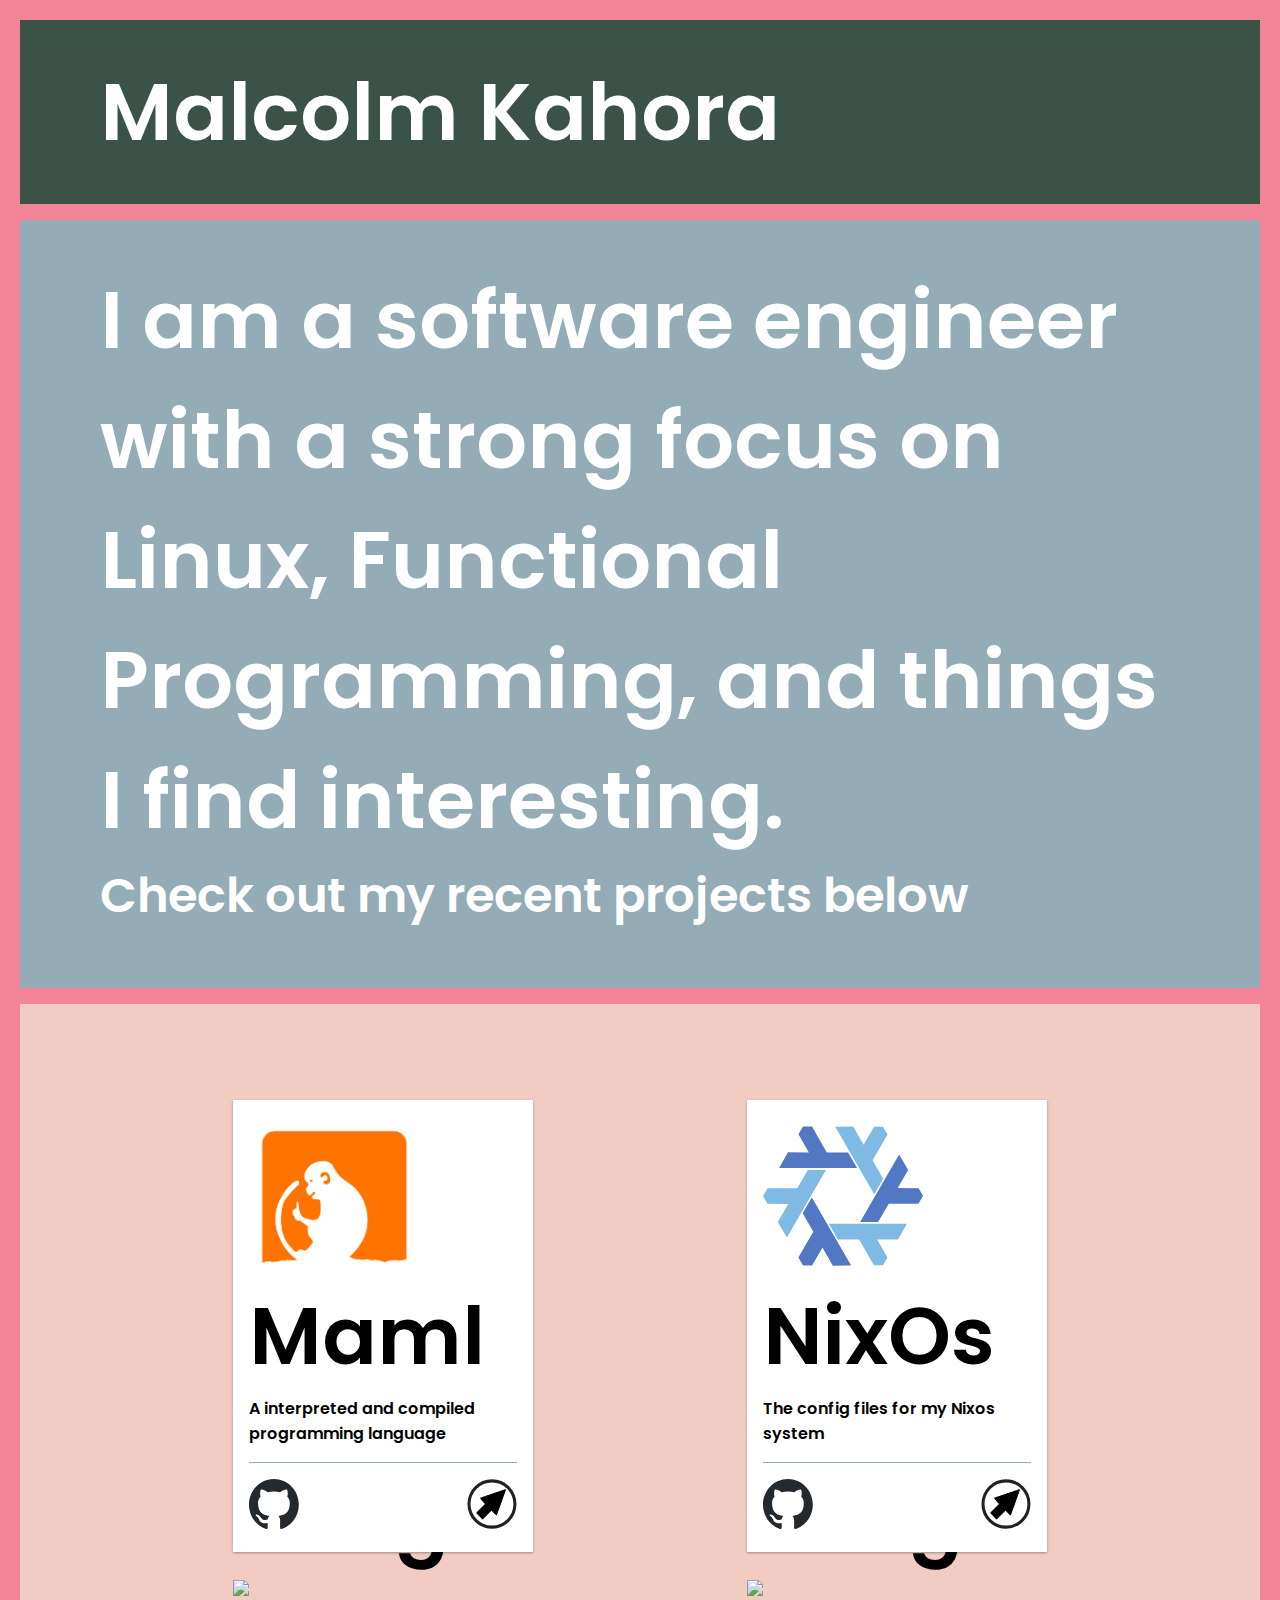
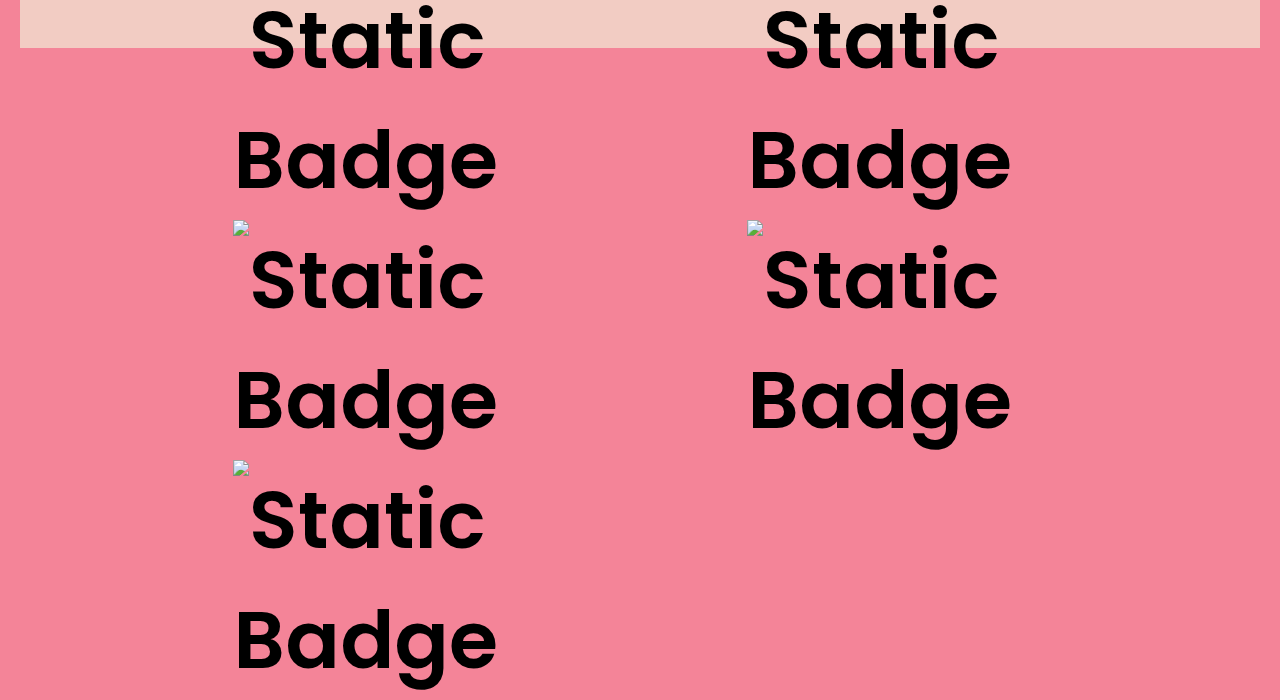
==== index.html @ 45044b2d "First commit" ====
<!DOCTYPE html>
<html lang="en">
  <head>
    <meta charset="UTF-8">
    <meta name="viewport" content="width=device-width, initial-scale=1.0">
    <title>Document</title>
    <link rel="stylesheet" href="styles.css">
    <link rel="preconnect" href="https://fonts.googleapis.com">
    <link rel="preconnect" href="https://fonts.gstatic.com" crossorigin>
    <link href="https://fonts.googleapis.com/css2?family=Poppins:ital,wght@0,100;0,200;0,300;0,400;0,500;0,600;0,700;0,800;0,900;1,100;1,200;1,300;1,400;1,500;1,600;1,700;1,800;1,900&display=swap" rel="stylesheet">
  </head>
  <body>
    <div class="wrapper">
      <div class="content">
        <p>Malcolm Kahora</p>
      </div>
      <div class="about">
        <p>I am a software engineer with a strong focus on Linux, Functional Programming, and things I find interesting.</p>
        <p class="below">Check out my recent projects below</p>
      </div>
      <div class="projects">
        <div class="cards">
          <div class="card">
            <div class="badges">
              <img class="badge" alt="Static Badge" src="https://img.shields.io/badge/Ocaml-%23?style=for-the-badge&logo=Ocaml&logoColor=white&logoSize=auto&labelColor=%23EC6813&color=%23EC6813">
              <img class="badge" alt="Static Badge" src="https://img.shields.io/badge/Nixos-%23?style=for-the-badge&logo=Nixos&logoSize=auto&color=grey">

              <img class="badge" alt="Static Badge" src="https://img.shields.io/badge/React-4?style=for-the-badge&logo=react&logoColor=cyan&labelColor=black&color=cyan">

              <img class="badge" alt="Static Badge" src="https://img.shields.io/badge/Vite-0?style=for-the-badge&logo=vite&logoColor=%23F6C21D&labelColor=%238B6AF5&color=%238B6AF5">

              <img class="badge" alt="Static Badge" src="https://img.shields.io/badge/FastAPI-0?style=for-the-badge&logo=fastapi&logoColor=white&logoSize=auto&labelColor=%2305998B&color=%2305998B">
            </div>
            <div class="card-content">
              <div class="image maml">
                <img src="maml-output.png" alt="">
              </div>
              <div class="title">Maml</div>
              <div class="description">
                A interpreted and compiled programming language 
              </div>
              <div class="footer">
                <a href="https://github.com/k-kahora/Maml">
                  <img src="github-mark.svg" alt="">
                </a>
                <a href="google.com">
                  <img src="arrow.svg" alt="">
                </a>
              </div>
            </div>
          </div>
          <div class="card">
            <div class="badges">
              <a href="https://nixos.org/">
              <img class="badge" alt="Static Badge" src="https://img.shields.io/badge/Nixos-%23?style=for-the-badge&logo=Nixos&logoSize=auto&color=grey">

              </a>
<img class="badge" alt="Static Badge" src="https://img.shields.io/badge/neovim-%2376B360?style=for-the-badge&logo=neovim&logoColor=%2376B360&labelColor=%233996D3&color=%233996D3">

<img class="badge" alt="Static Badge" src="https://img.shields.io/badge/Emacs-0?style=for-the-badge&logo=GNU%20emacs&logoColor=white&labelColor=%237F5AB6&color=%237F5AB6">


<img class="badge" alt="Static Badge" src="https://img.shields.io/badge/hyprland-0?style=for-the-badge&logo=hyprland&logoColor=white&labelColor=%2358E1FF&color=%2358E1FF">


            </div>
            <div class="card-content">
              <div class="image nixos" >
                <img src="nixos.svg" alt="">
              </div>
              <div class="title">NixOs</div>
              <div class="description">
                The config files for my Nixos system
              </div>
              <div class="footer">
                <a href="https://github.com/k-kahora/nix_dotfiles">
                  <img src="github-mark.svg" alt="">
                </a>
                <a href="google.com">
                  <img src="arrow.svg" alt="">
                </a>
              </div>
            </div>
          </div>
        </div>
      </div>
    </div>
  </body>
</html>
---- styles.css ----
:root {
    /* CSS HEX Colors */
    --feldgrau: #3b5249ff;
    --cadet-gray: #93acb5ff;
    --pale-dogwood: #f2ccc3ff;
    --light-coral: #e78f8eff;
    --salmon-pink: #f48498ff;

    /* CSS HSL Colors */
    --feldgrau-hsl: hsla(157, 16%, 28%, 1);
    --cadet-gray-hsl: hsla(196, 19%, 64%, 1);
    --pale-dogwood-hsl: hsla(11, 64%, 86%, 1);
    --light-coral-hsl: hsla(1, 65%, 73%, 1);
    --salmon-pink-hsl: hsla(349, 84%, 74%, 1);

    /* CSS Gradients */
    --gradient-top: linear-gradient(0deg, var(--feldgrau), var(--cadet-gray), var(--pale-dogwood), var(--light-coral), var(--salmon-pink));
    --gradient-right: linear-gradient(90deg, var(--feldgrau), var(--cadet-gray), var(--pale-dogwood), var(--light-coral), var(--salmon-pink));
    --gradient-bottom: linear-gradient(180deg, var(--feldgrau), var(--cadet-gray), var(--pale-dogwood), var(--light-coral), var(--salmon-pink));
    --gradient-left: linear-gradient(270deg, var(--feldgrau), var(--cadet-gray), var(--pale-dogwood), var(--light-coral), var(--salmon-pink));
    --gradient-top-right: linear-gradient(45deg, var(--feldgrau), var(--cadet-gray), var(--pale-dogwood), var(--light-coral), var(--salmon-pink));
    --gradient-bottom-right: linear-gradient(135deg, var(--feldgrau), var(--cadet-gray), var(--pale-dogwood), var(--light-coral), var(--salmon-pink));
    --gradient-top-left: linear-gradient(225deg, var(--feldgrau), var(--cadet-gray), var(--pale-dogwood), var(--light-coral), var(--salmon-pink));
    --gradient-bottom-left: linear-gradient(315deg, var(--feldgrau), var(--cadet-gray), var(--pale-dogwood), var(--light-coral), var(--salmon-pink));
    --gradient-radial: radial-gradient(var(--feldgrau), var(--cadet-gray), var(--pale-dogwood), var(--light-coral), var(--salmon-pink));
}



body {
    margin: 0;
    padding: 0;
    background-color: var(--salmon-pink); /* Using the HEX value */
    /* Or, if you prefer the HSL value: */
    /* background-color: var(--cadet-gray-hsl); */

    font-family: "Poppins", sans-serif;
    font-weight: 600;
    font-style: normal;
    font-size: 5rem;
    color: white;
}

span {
  color: var(--salmon-pink);
}
p {
  margin: 0;
}

.wrapper {
  padding: 20px;
  background-color: var(--salmon-pink); /* Using the HEX value */
  display: flex;
  flex-direction: column;


  .content {
    padding-left: 5rem;
    padding-top: 2rem;
    padding-bottom: 2rem;
    /* padding-right: 2.5rem; */
    background-color: var(--feldgrau); /* You can also define variables for this */

  }

  .about {
    /* padding-top: 0.5rem; */
    padding-left: 5rem;
    padding-right: 5rem;
    padding-top: 2.5rem;
    padding-bottom: 2.5rem;
    border-top: 1rem solid var(--salmon-pink); 
    border-bottom: 1rem solid var(--salmon-pink);
    background-color: var(--cadet-gray);

    font-family: "Poppins", sans-serif;
    font-weight: 600;
    font-style: normal;
    font-size: 5rem;
    color: white;
    .below {
      font-size: 3rem;
      padding-bottom: 1rem;
    }
  }
}
.projects {
  background-color: var(--pale-dogwood);
  padding-top: 5rem;
  padding-bottom: 5rem;
  .cards {
    display: flex;
    justify-content: space-evenly;
    color: black;
    .card {
      margin-top: 1rem;
      margin-bottom: 1rem;
      background-color: white;
      width: 300px;
      /* height: 300px; */
      position: relative;
      display: grid;
      grid-template-areas: "inner-div";
      box-shadow: 0 1px 3px rgba(0,0,0,0.12), 0 1px 2px rgba(0,0,0,0.24);
      .badges {
        grid-area: inner-div;
        height: 300px;
        display: grid;
        z-index: 1;
        .badge {
          /* widows: auto; */

          /* height: 100%; */
          transition: transform 0.3s ease;
        }
      }
      .card-content {
        grid-area: inner-div;
        background-color: white;
        z-index: 2;
        padding: 1rem;
        .image {
          width: 100%;
          height: 10rem;
          border-radius: 1rem;
          transition: .3s ease;
          display: flex;
          justify-content: left;
          img {
            width: 60%;
            height: auto;
          }
          .maml {
            background-color: peachpuff;
          }
          .nixos {
            background-color: skyblue;
          }
        }
        .image:hover {
          transform: translateY(-25%);
        }
        .maml:hover {
          box-shadow: rgba(226, 196, 63, 0.25) 0px 13px 47px -5px, rgba(180, 71, 71, 0.3) 0px 8px 16px -8px;
        }
        .nixos:hover {
          box-shadow: #7EBAE4 0px 13px 10px -5px, #5277C3 0px 8px 6px -8px;
        }
        .description {
          font-size: 1rem;
          padding-bottom: 1rem;
        }
        .footer {
          padding-top: 1rem;
          font-size: 1rem;
          width: 100%;
          border-top: 1px solid var(--cadet-gray);
          display: flex;
          justify-content: space-between;
          img {
            width: 50px;
            height: 50px;

          }
        }
      }
      .badge:nth-child(1) {
        transition-delay: 0.2s;
      }
      .badge:nth-child(2) {
        transition-delay: 0.3s;
      }
      .badge:nth-child(3) {
        transition-delay: 0.4s;
      }
      .badge:nth-child(4) {
        transition-delay: 0.5s;
      }
      .badge:nth-child(5) {
        transition-delay: 0.6s;
      }
    }
  }
  .card:hover .badge {
    transform: translateX(300px);
  }
}
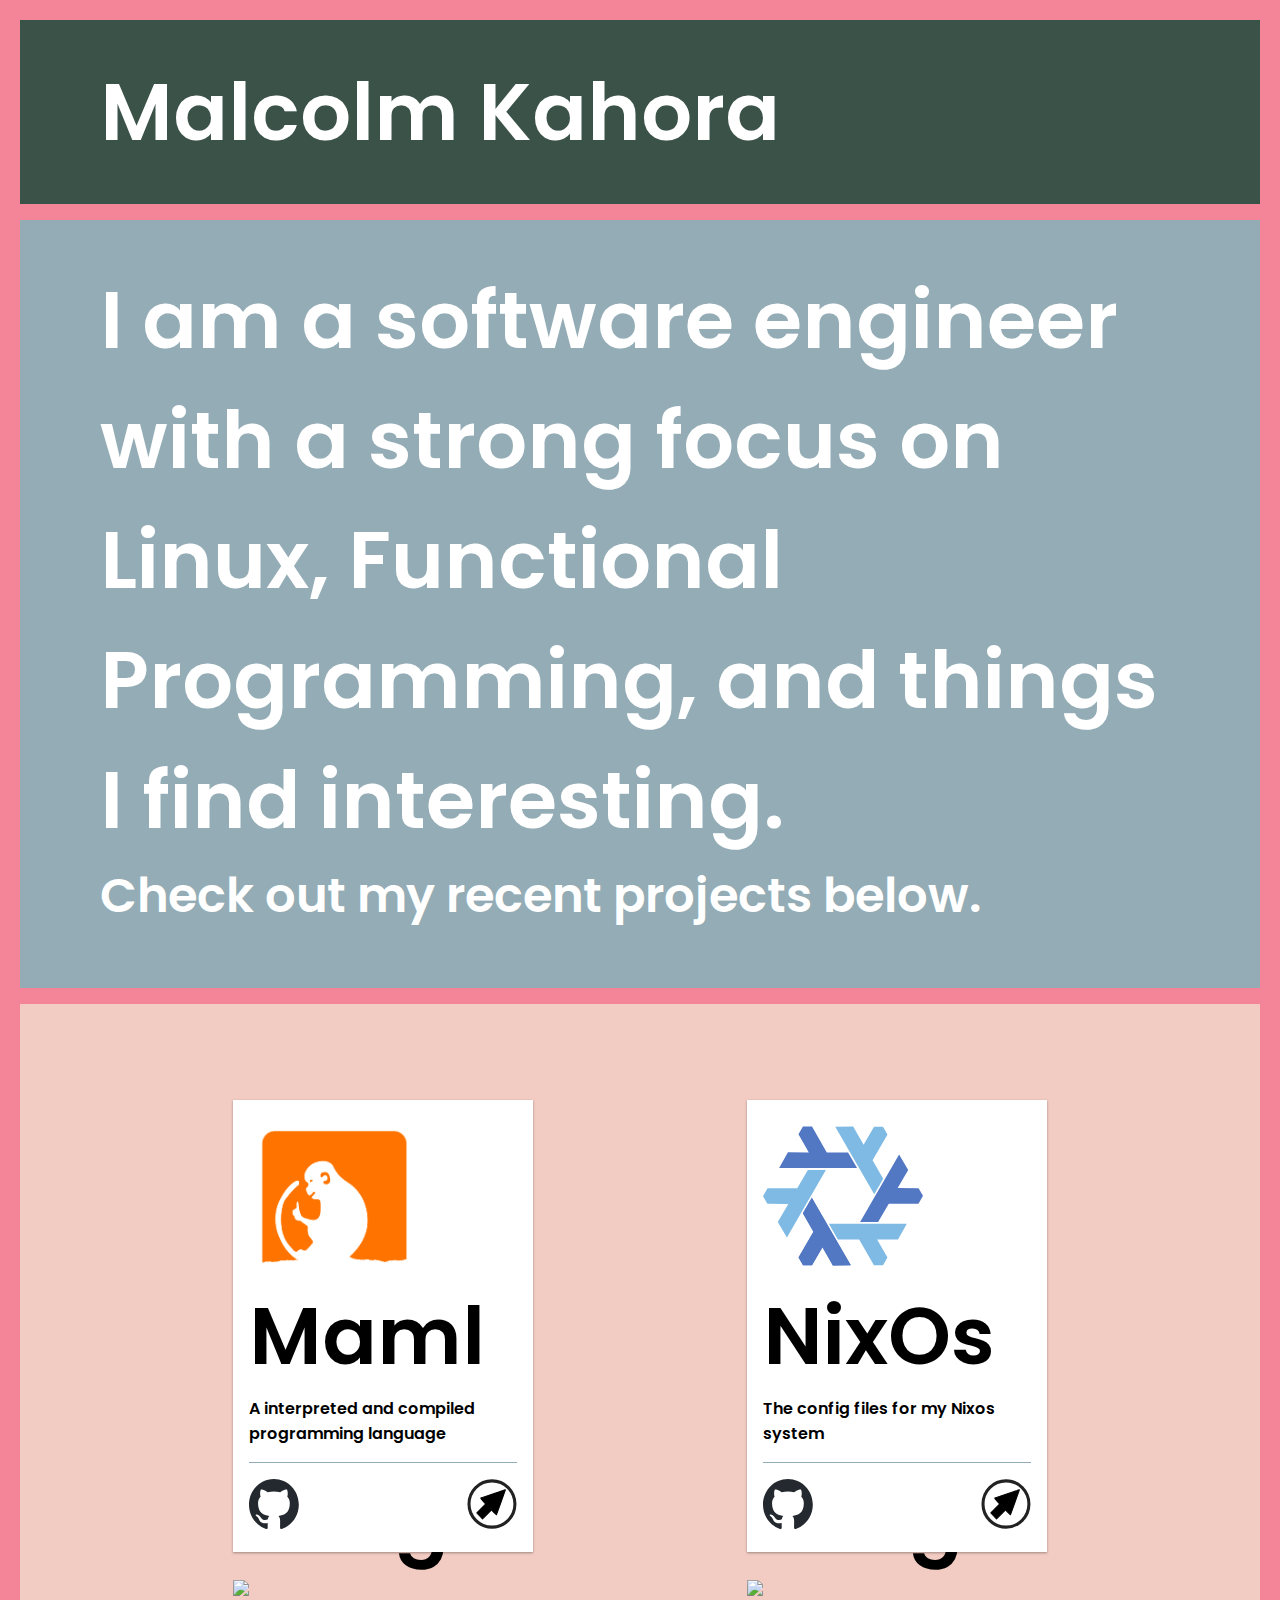
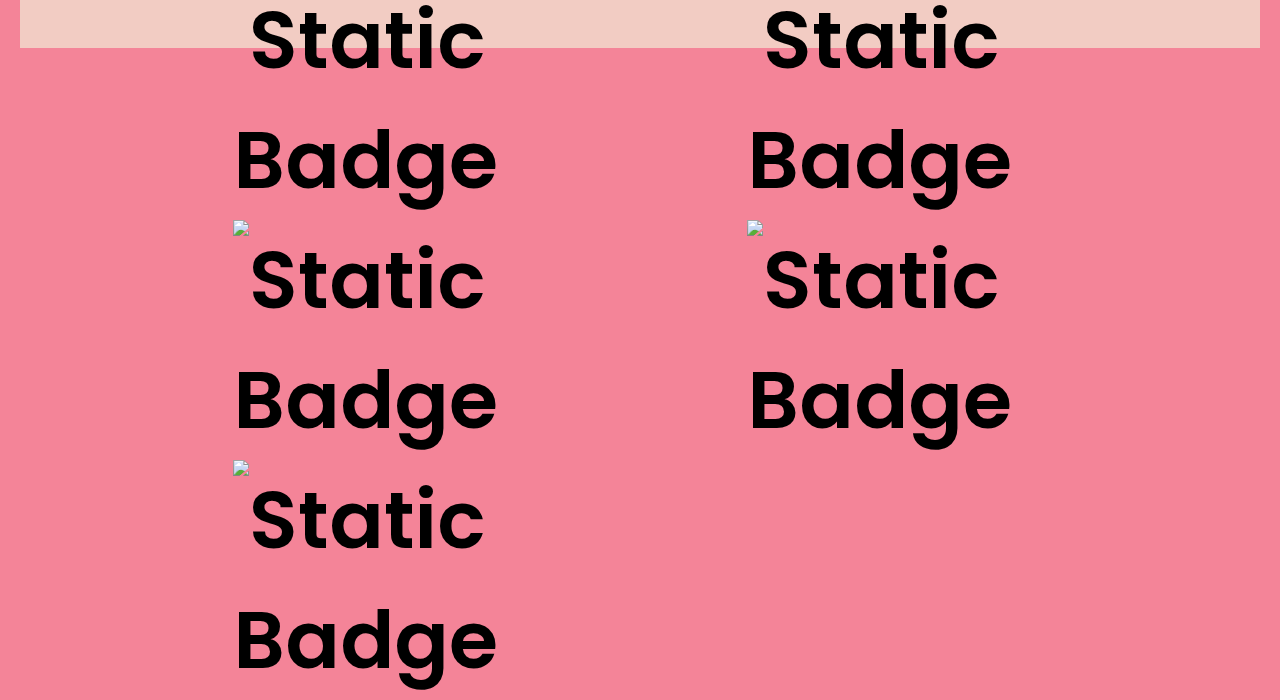
==== commit 0bf19270: "Test commit to push to github pages" ====
--- a/index.html
+++ b/index.html
@@ -16,7 +16,7 @@
       </div>
       <div class="about">
         <p>I am a software engineer with a strong focus on Linux, Functional Programming, and things I find interesting.</p>
-        <p class="below">Check out my recent projects below</p>
+        <p class="below">Check out my recent projects below.</p>
       </div>
       <div class="projects">
         <div class="cards">
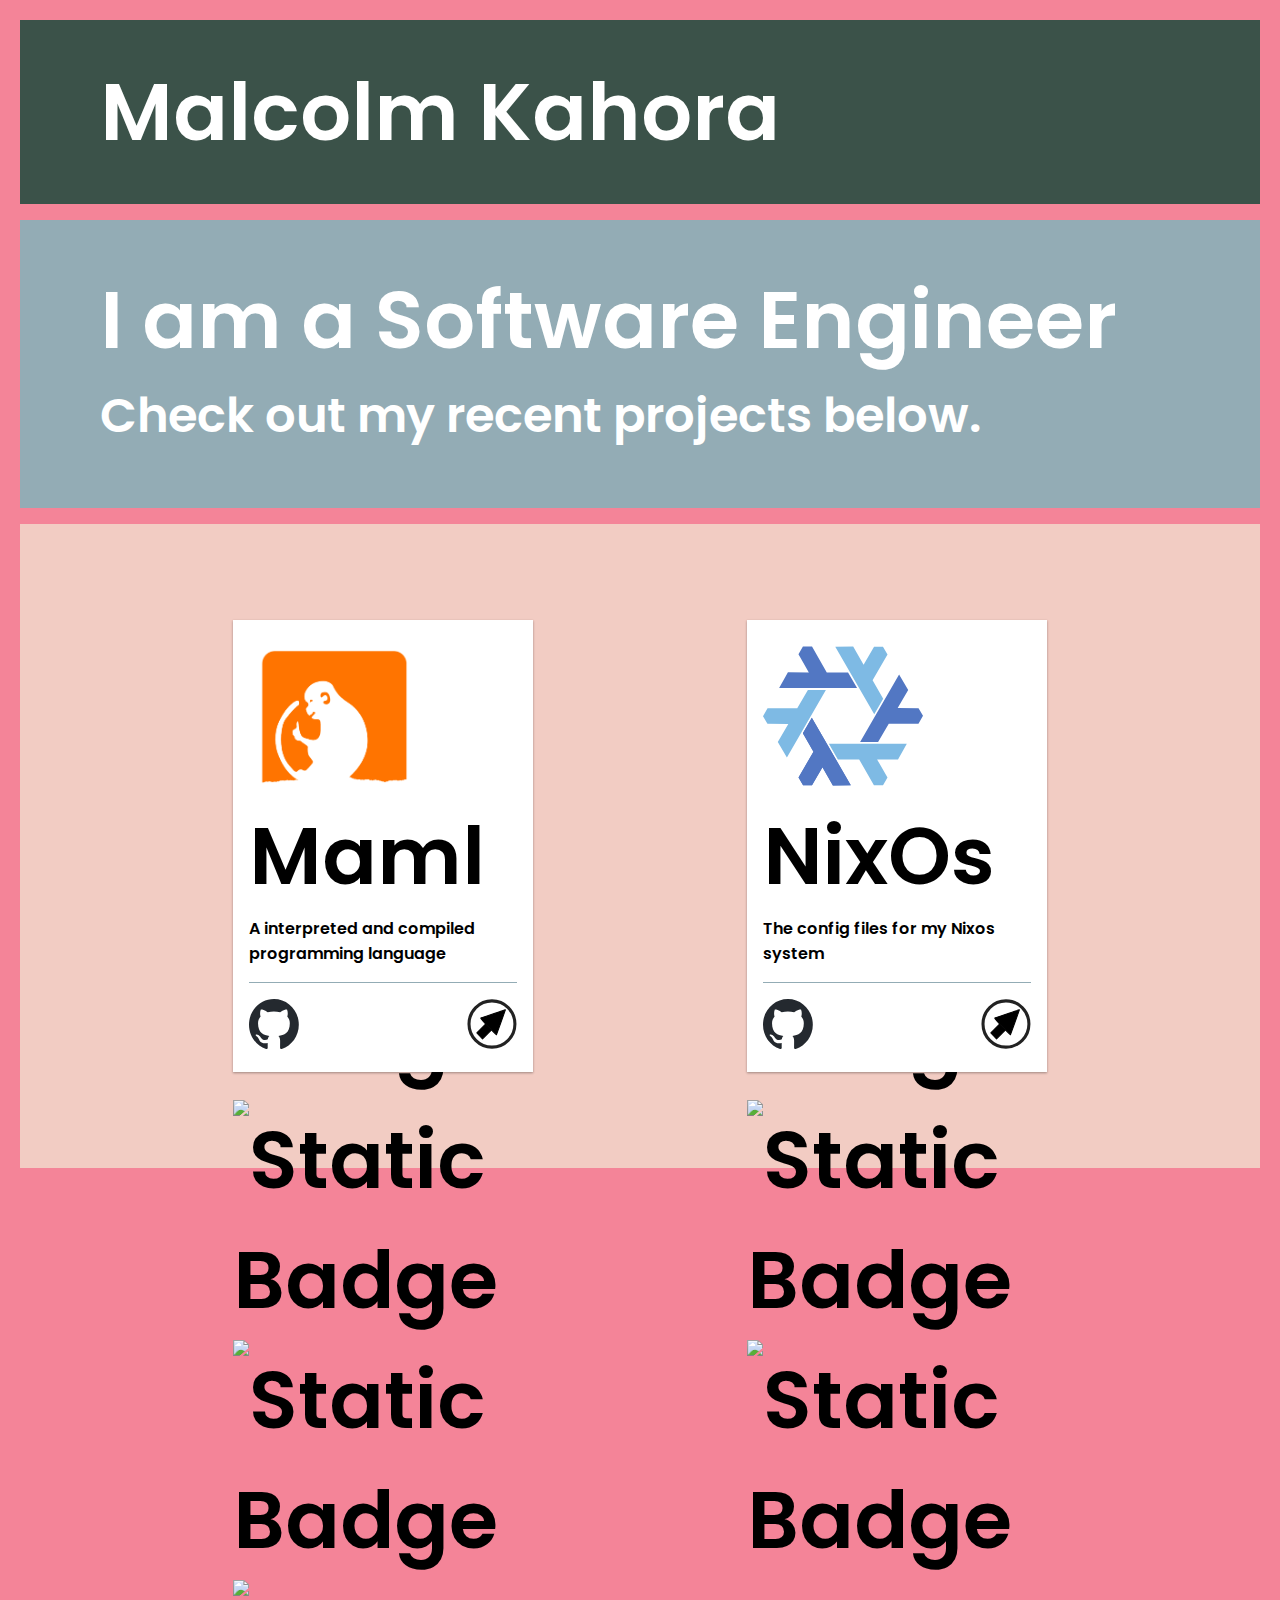
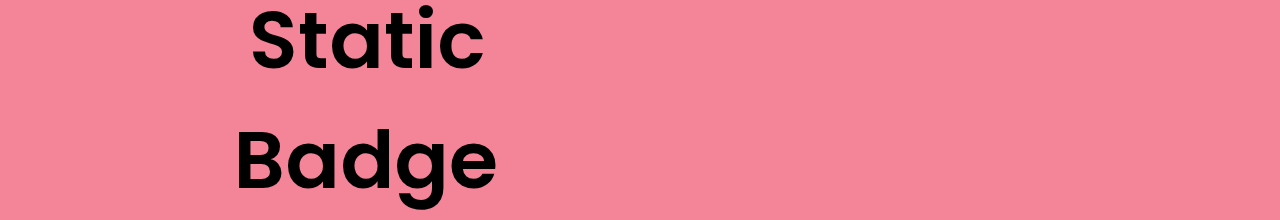
==== commit 24c78a1b: "Reformatted the description" ====
--- a/index.html
+++ b/index.html
@@ -15,7 +15,7 @@
         <p>Malcolm Kahora</p>
       </div>
       <div class="about">
-        <p>I am a software engineer with a strong focus on Linux, Functional Programming, and things I find interesting.</p>
+        <p>I am a Software Engineer</p>
         <p class="below">Check out my recent projects below.</p>
       </div>
       <div class="projects">
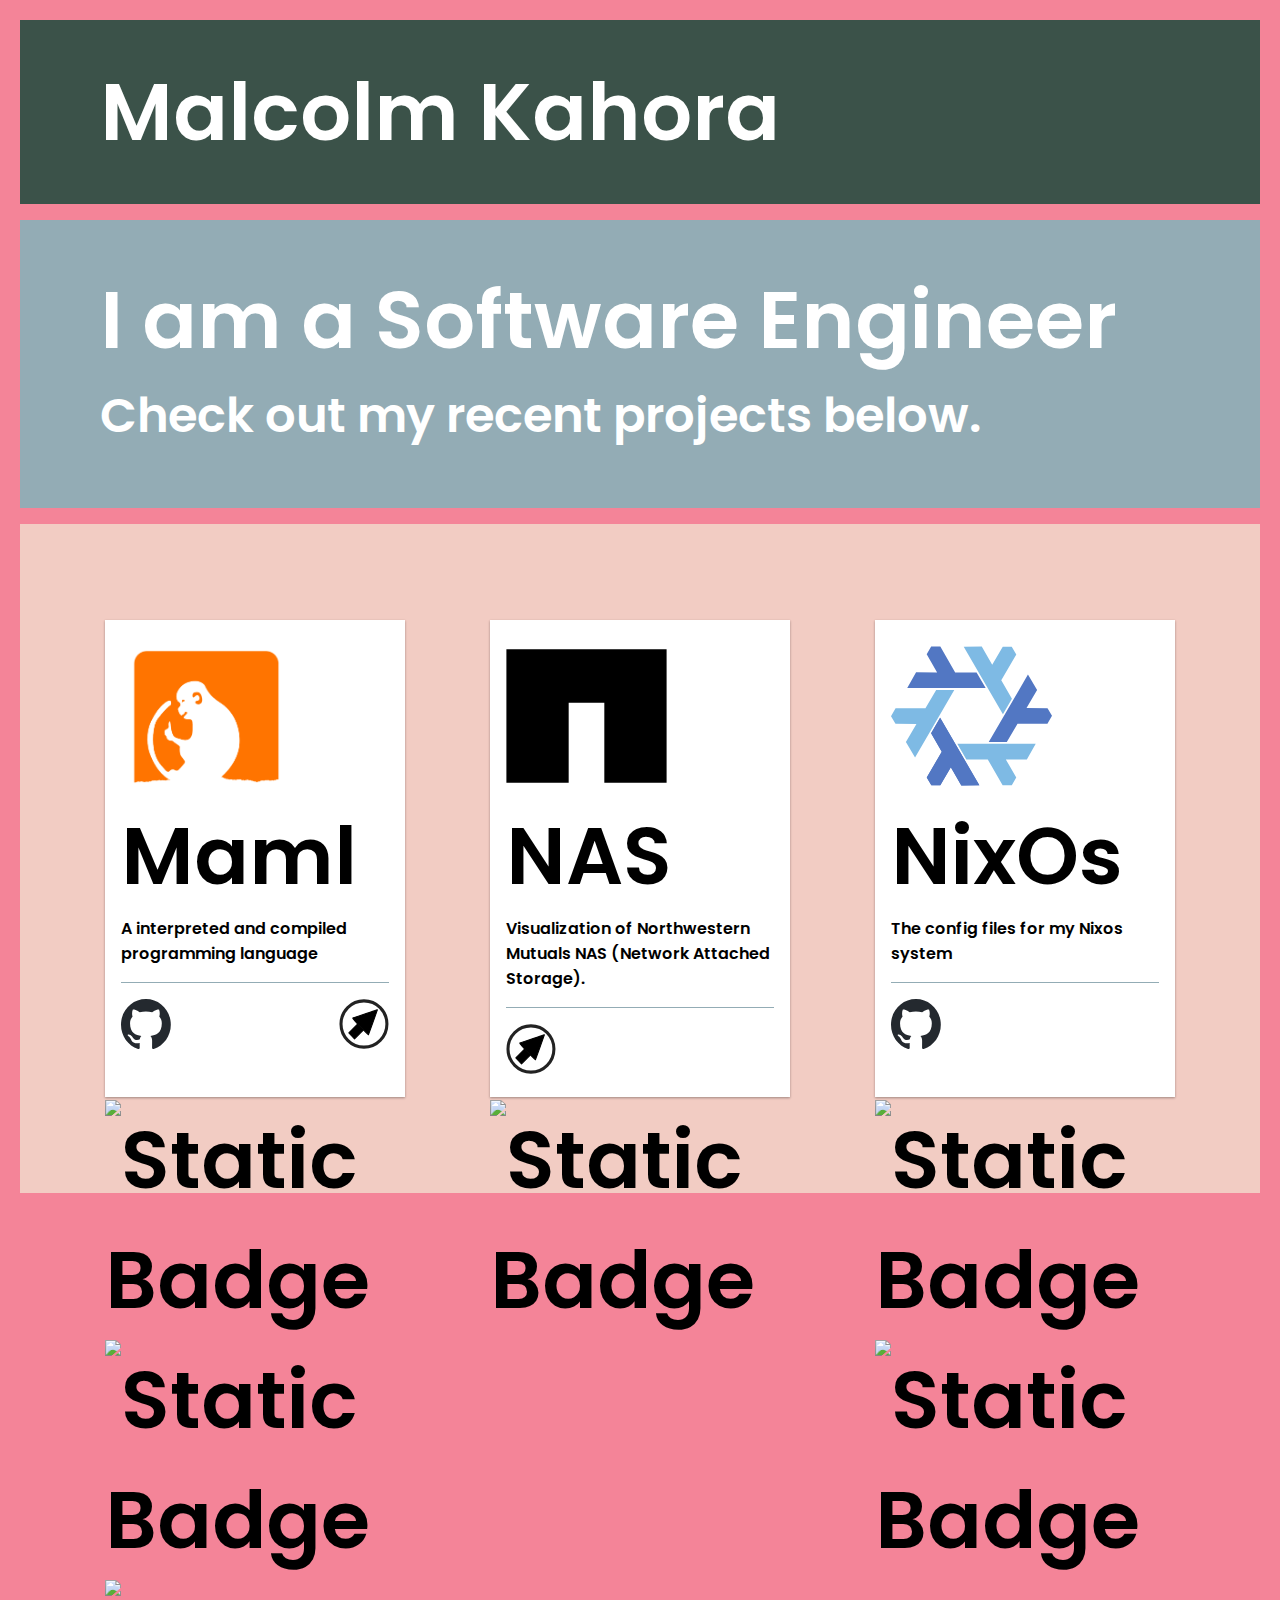
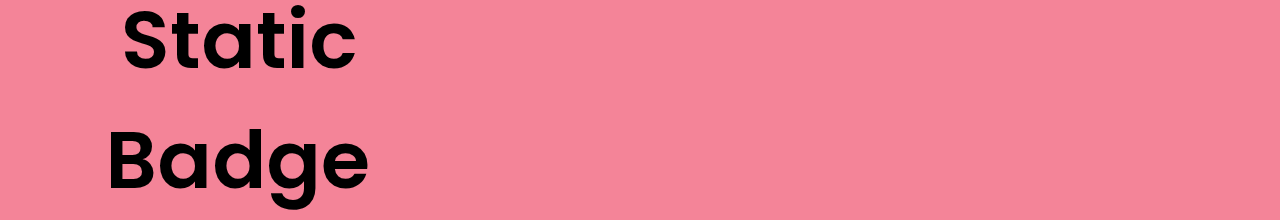
==== commit 3338aac1: "New project added" ====
--- a/index.html
+++ b/index.html
@@ -43,6 +43,32 @@
                 <a href="https://github.com/k-kahora/Maml">
                   <img src="github-mark.svg" alt="">
                 </a>
+                <a href="https://github.com/k-kahora/Maml-website">
+                  <img src="arrow.svg" alt="">
+                </a>
+              </div>
+            </div>
+          </div>
+<div class="card">
+            <div class="badges">
+<img class="badge" alt="Static Badge" src="https://img.shields.io/badge/Django-0?style=for-the-badge&logo=django&color=%23092E20">
+
+<img class="badge" alt="Static Badge" src="https://img.shields.io/badge/D3.js-0?style=for-the-badge&logo=d3dotjs&logoColor=white&color=%23F9A03C">
+
+<img class="badge" alt="Static Badge" src="https://img.shields.io/badge/Jquery-0?style=for-the-badge&logo=jquery&logoColor=white&color=%230769AD">
+            </div>
+            <div class="card-content">
+              <div class="image netapp">
+                <img src="netapp.svg" alt="">
+              </div>
+              <div class="title">NAS</div>
+              <div class="description">
+                Visualization of Northwestern Mutuals NAS (Network Attached Storage). 
+              </div>
+              <div class="footer">
+                <!-- <a href="https://github.com/k-kahora/Maml"> -->
+                <!--   <img src="github-mark.svg" alt=""> -->
+                <!-- </a> -->
                 <a href="google.com">
                   <img src="arrow.svg" alt="">
                 </a>
@@ -51,10 +77,8 @@
           </div>
           <div class="card">
             <div class="badges">
-              <a href="https://nixos.org/">
               <img class="badge" alt="Static Badge" src="https://img.shields.io/badge/Nixos-%23?style=for-the-badge&logo=Nixos&logoSize=auto&color=grey">
 
-              </a>
 <img class="badge" alt="Static Badge" src="https://img.shields.io/badge/neovim-%2376B360?style=for-the-badge&logo=neovim&logoColor=%2376B360&labelColor=%233996D3&color=%233996D3">
 
 <img class="badge" alt="Static Badge" src="https://img.shields.io/badge/Emacs-0?style=for-the-badge&logo=GNU%20emacs&logoColor=white&labelColor=%237F5AB6&color=%237F5AB6">
@@ -76,9 +100,9 @@
                 <a href="https://github.com/k-kahora/nix_dotfiles">
                   <img src="github-mark.svg" alt="">
                 </a>
-                <a href="google.com">
-                  <img src="arrow.svg" alt="">
-                </a>
+                <!-- <a href="google.com"> -->
+                <!--   <img src="arrow.svg" alt=""> -->
+                <!-- </a> -->
               </div>
             </div>
           </div>
--- a/styles.css
+++ b/styles.css
@@ -98,6 +98,7 @@
       margin-bottom: 1rem;
       background-color: white;
       width: 300px;
+      max-width: 300px;
       /* height: 300px; */
       position: relative;
       display: grid;
@@ -147,6 +148,9 @@
         .nixos:hover {
           box-shadow: #7EBAE4 0px 13px 10px -5px, #5277C3 0px 8px 6px -8px;
         }
+        .netapp:hover {
+          box-shadow: #0067C5 0px 13px 10px -5px, #0067C5 0px 8px 6px -8px;
+        }
         .description {
           font-size: 1rem;
           padding-bottom: 1rem;
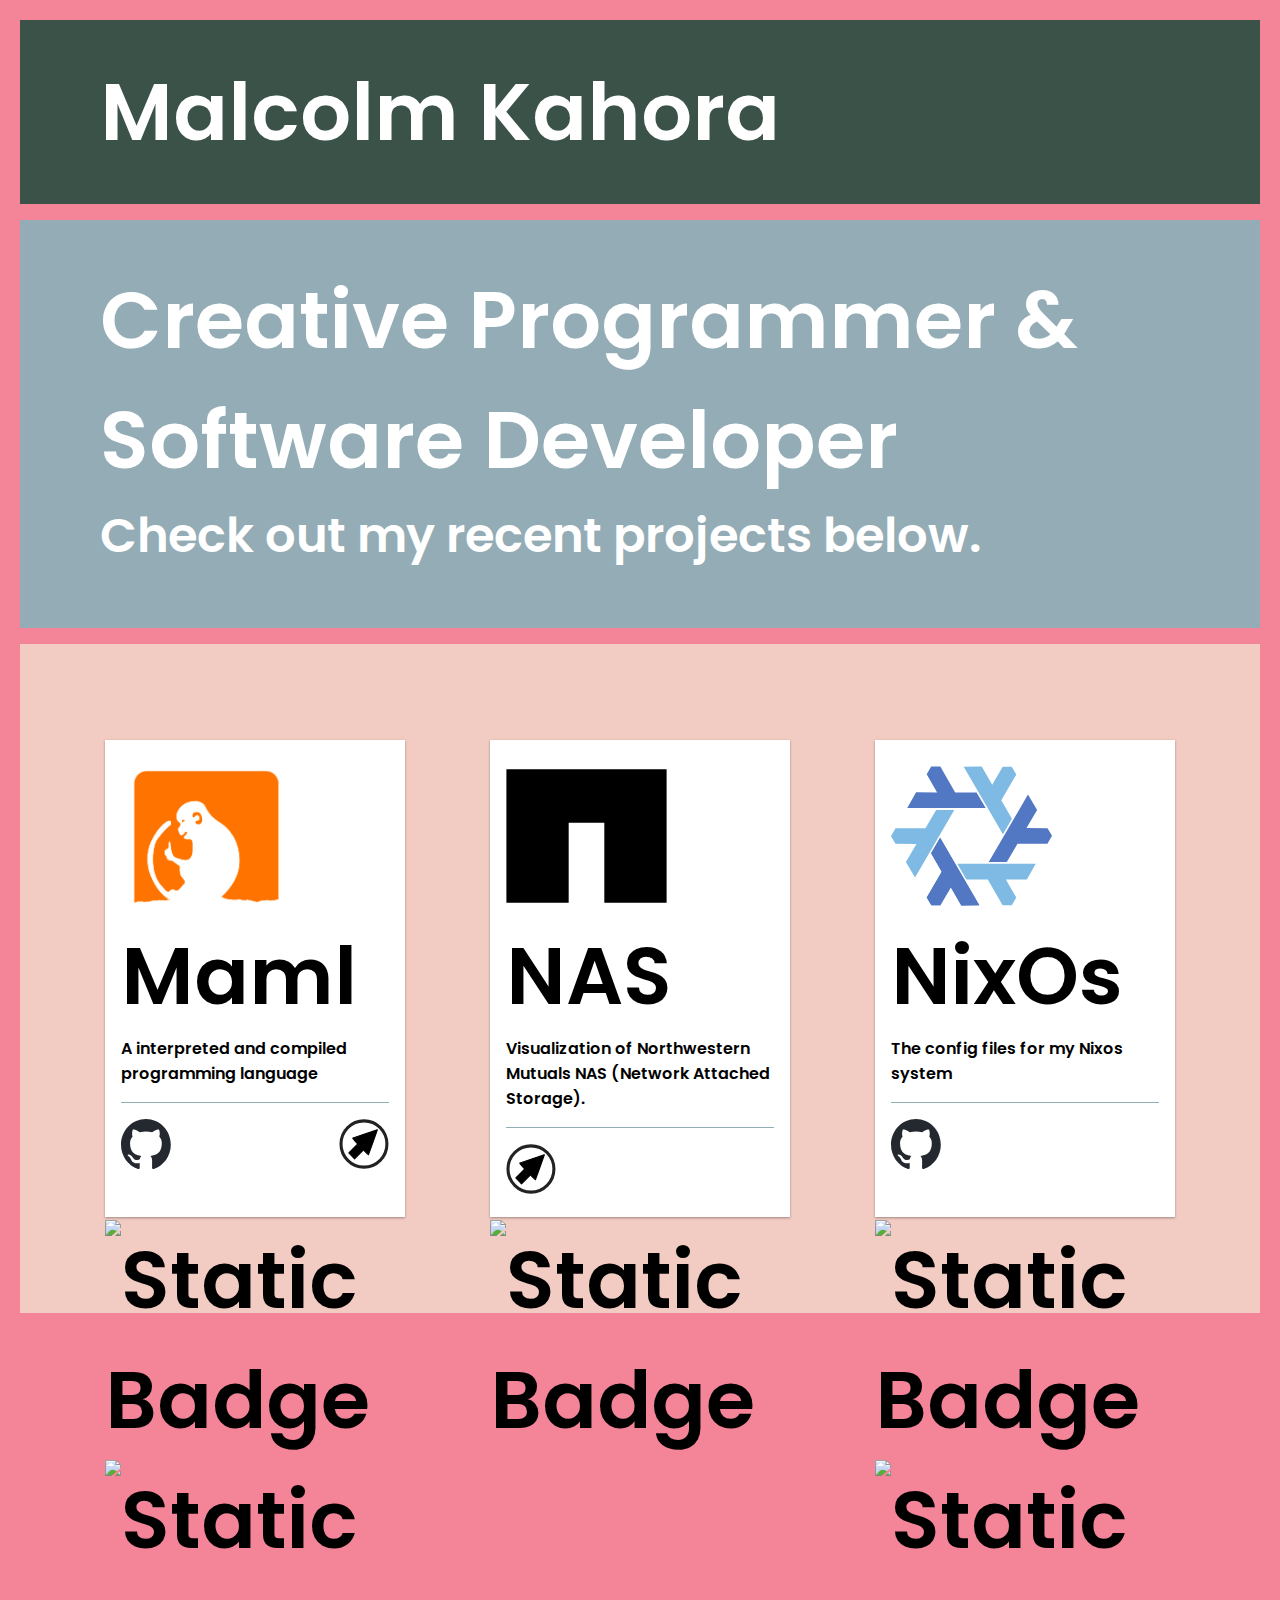
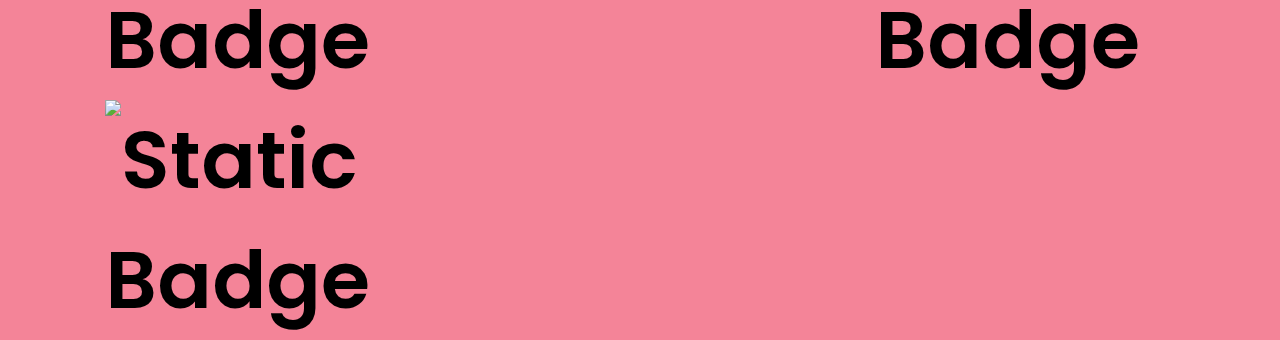
==== commit aa732296: "heading change" ====
--- a/index.html
+++ b/index.html
@@ -15,7 +15,7 @@
         <p>Malcolm Kahora</p>
       </div>
       <div class="about">
-        <p>I am a Software Engineer</p>
+        <p>Creative Programmer & Software Developer</p>
         <p class="below">Check out my recent projects below.</p>
       </div>
       <div class="projects">
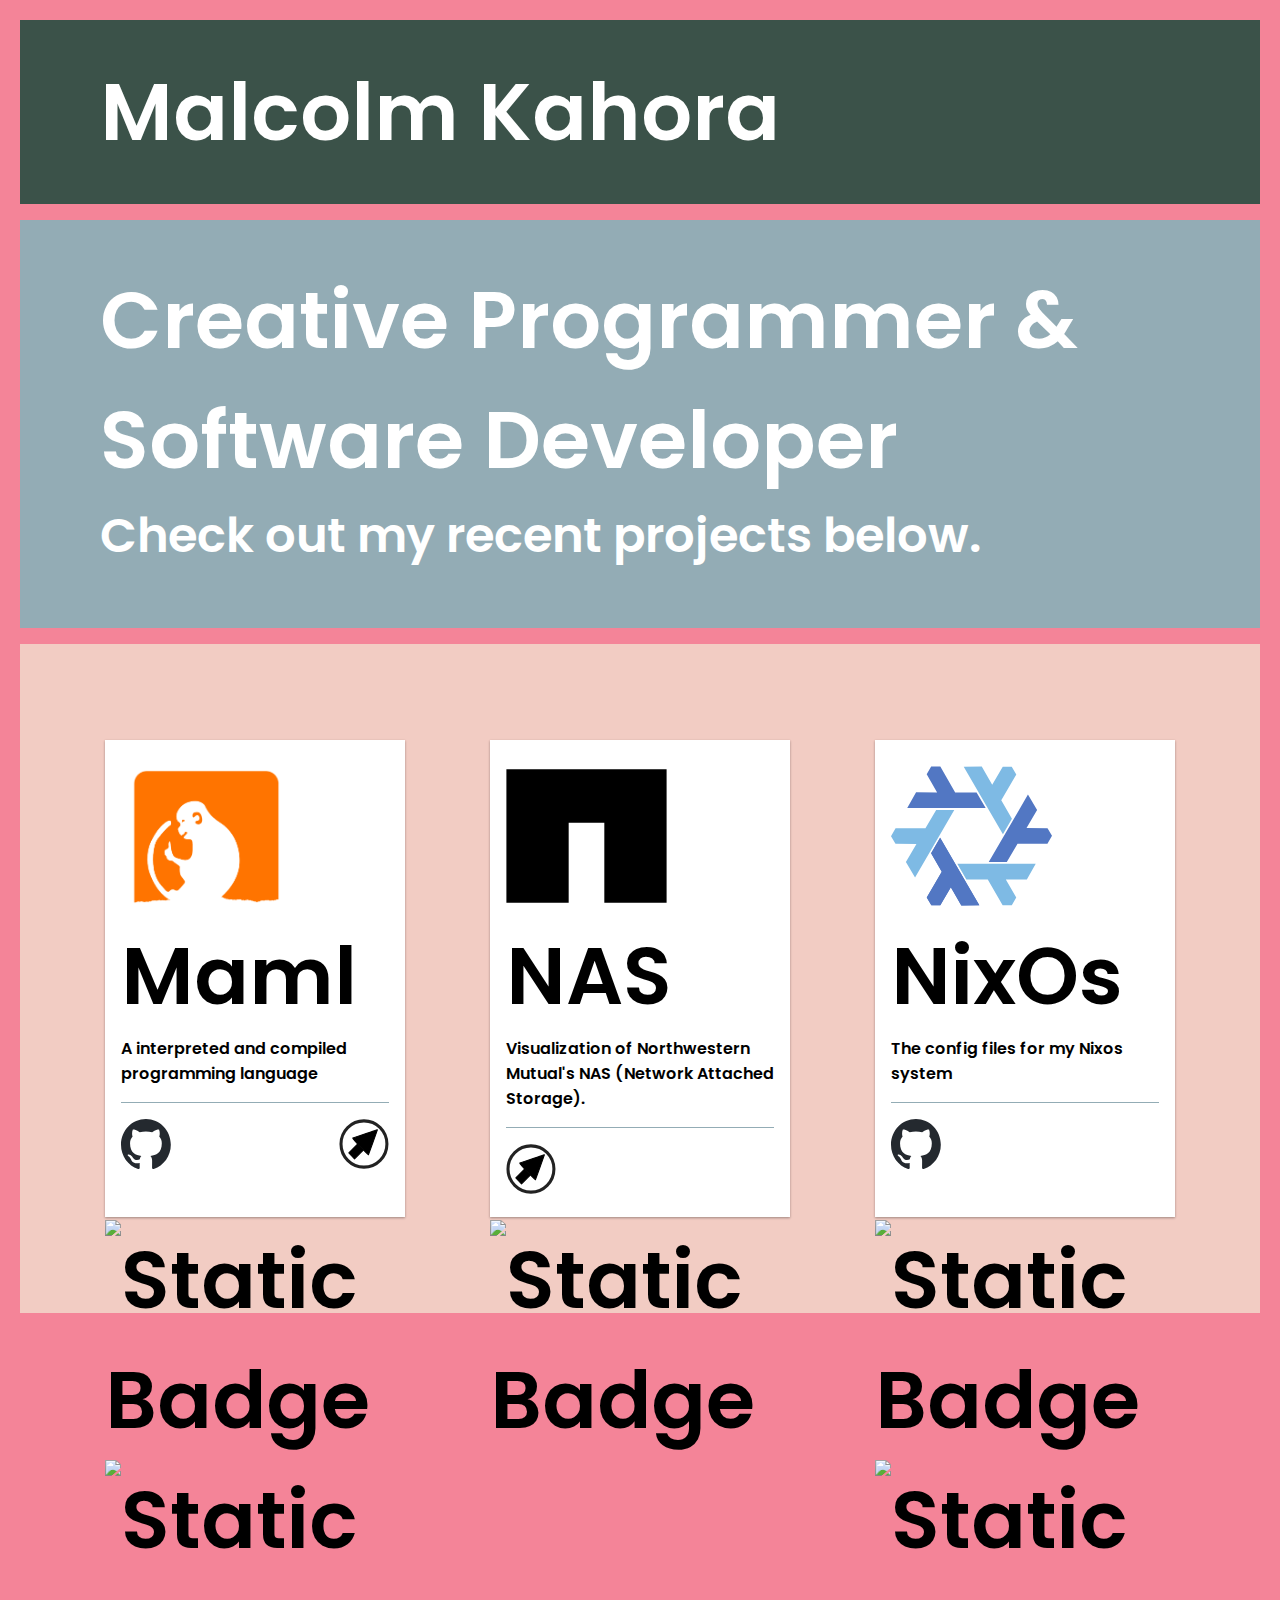
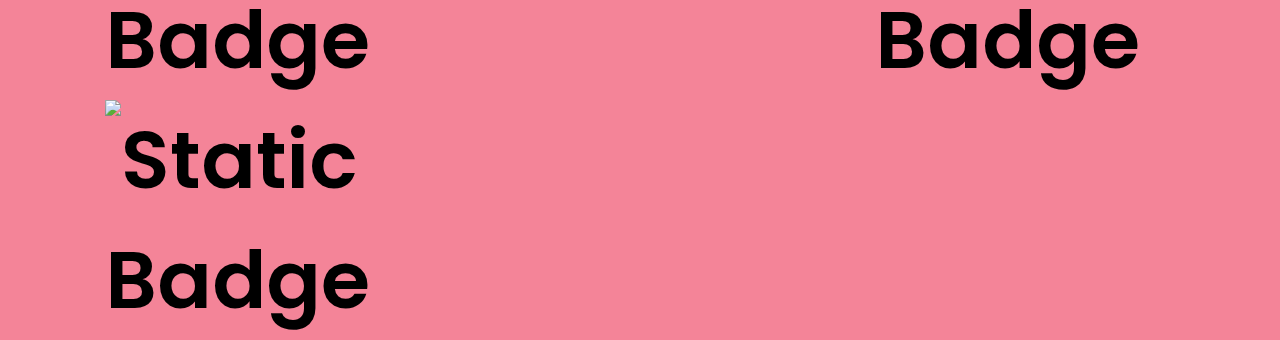
==== commit ec025ea6: "grammar mistake" ====
--- a/index.html
+++ b/index.html
@@ -3,7 +3,7 @@
   <head>
     <meta charset="UTF-8">
     <meta name="viewport" content="width=device-width, initial-scale=1.0">
-    <title>Document</title>
+    <title>Malcolm Kahora</title>
     <link rel="stylesheet" href="styles.css">
     <link rel="preconnect" href="https://fonts.googleapis.com">
     <link rel="preconnect" href="https://fonts.gstatic.com" crossorigin>
@@ -62,14 +62,12 @@
                 <img src="netapp.svg" alt="">
               </div>
               <div class="title">NAS</div>
-              <div class="description">
-                Visualization of Northwestern Mutuals NAS (Network Attached Storage). 
-              </div>
+              <div class="description">Visualization of Northwestern Mutual's NAS (Network Attached Storage).</div>
               <div class="footer">
                 <!-- <a href="https://github.com/k-kahora/Maml"> -->
                 <!--   <img src="github-mark.svg" alt=""> -->
                 <!-- </a> -->
-                <a href="google.com">
+                <a href="video.html">
                   <img src="arrow.svg" alt="">
                 </a>
               </div>
--- a/styles.css
+++ b/styles.css
@@ -190,3 +190,27 @@
     transform: translateX(300px);
   }
 }
+
+@media screen and (max-width: 994px) {
+  .wrapper, body, .description {
+    .about {
+      font-size: 2rem;
+      padding: 20px;
+      .below {
+        font-size: 20px;
+        padding: 0;
+      }
+    }
+    .content {
+      padding: 20px;
+      font-size: 30px;
+    }
+  }
+  .projects {
+    padding: 0;
+    .cards {
+      flex-direction: column;
+      align-items: center;
+    }
+  } 
+}
